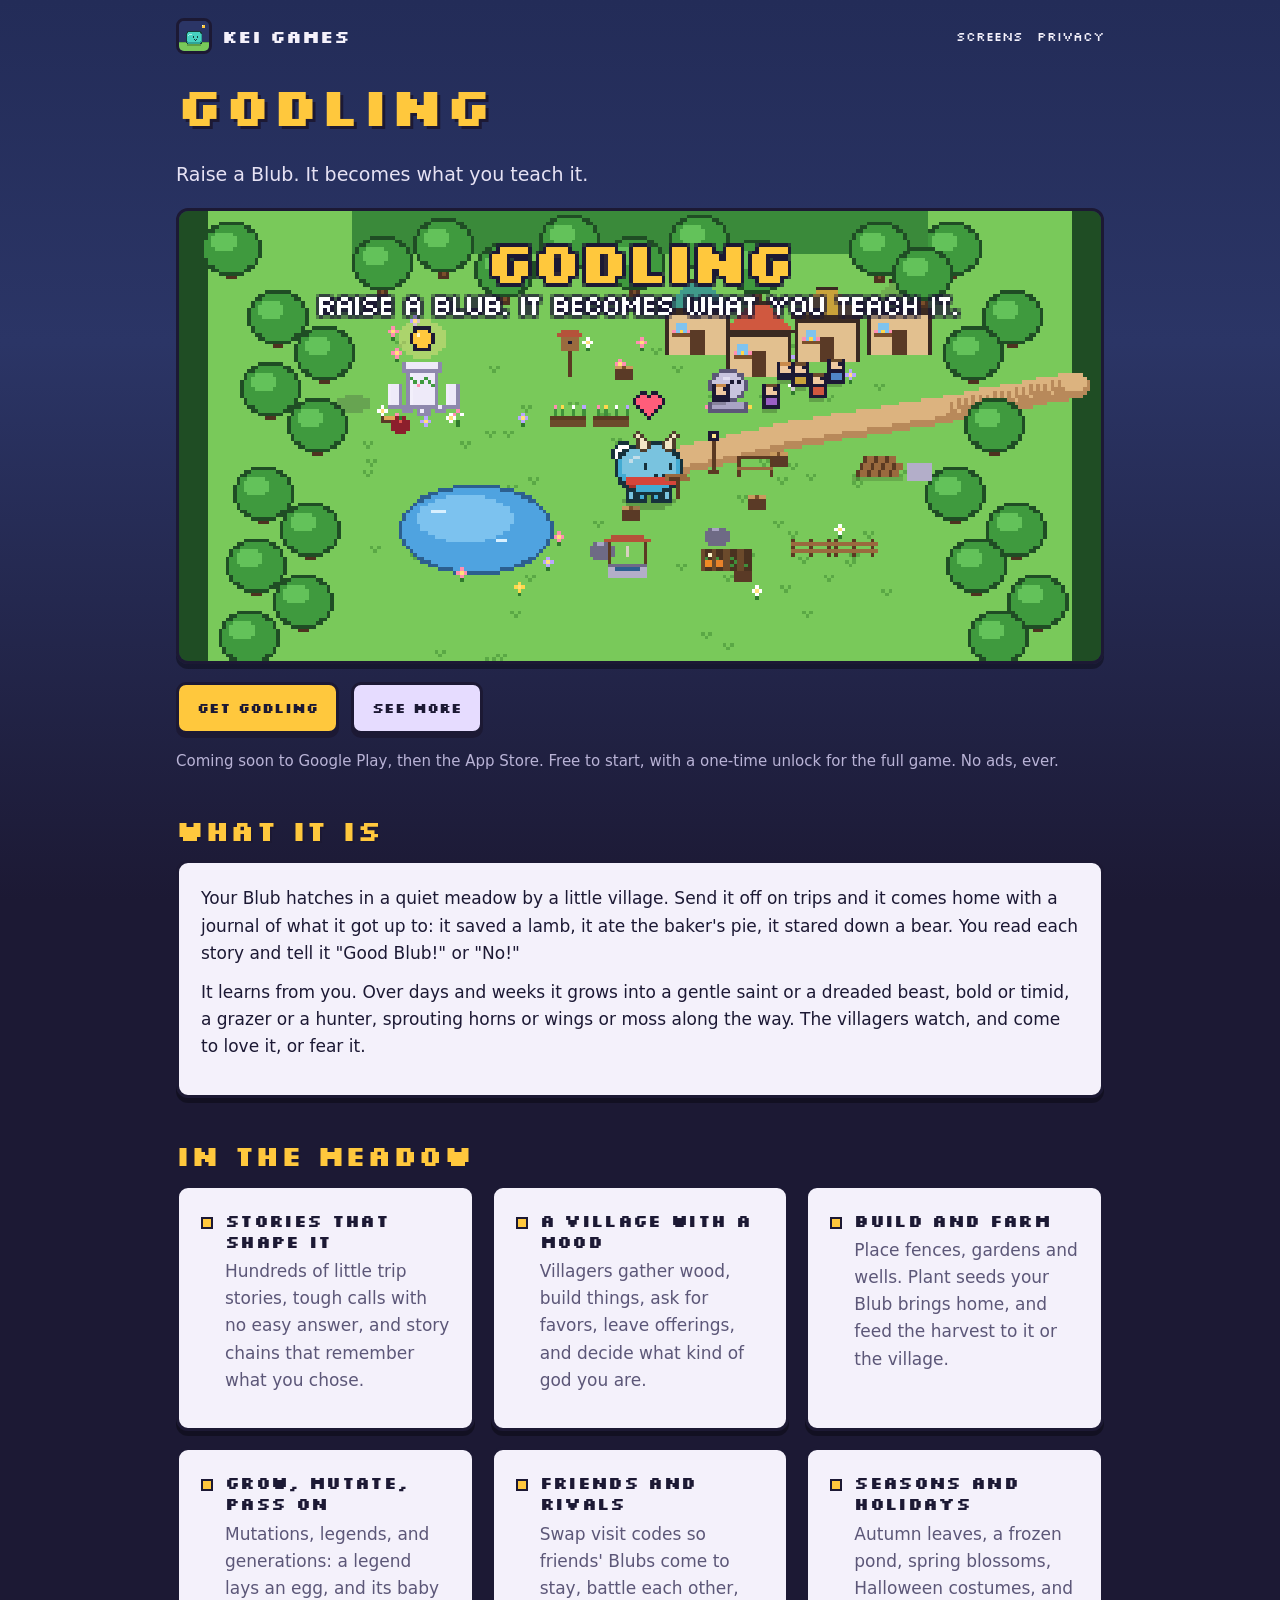
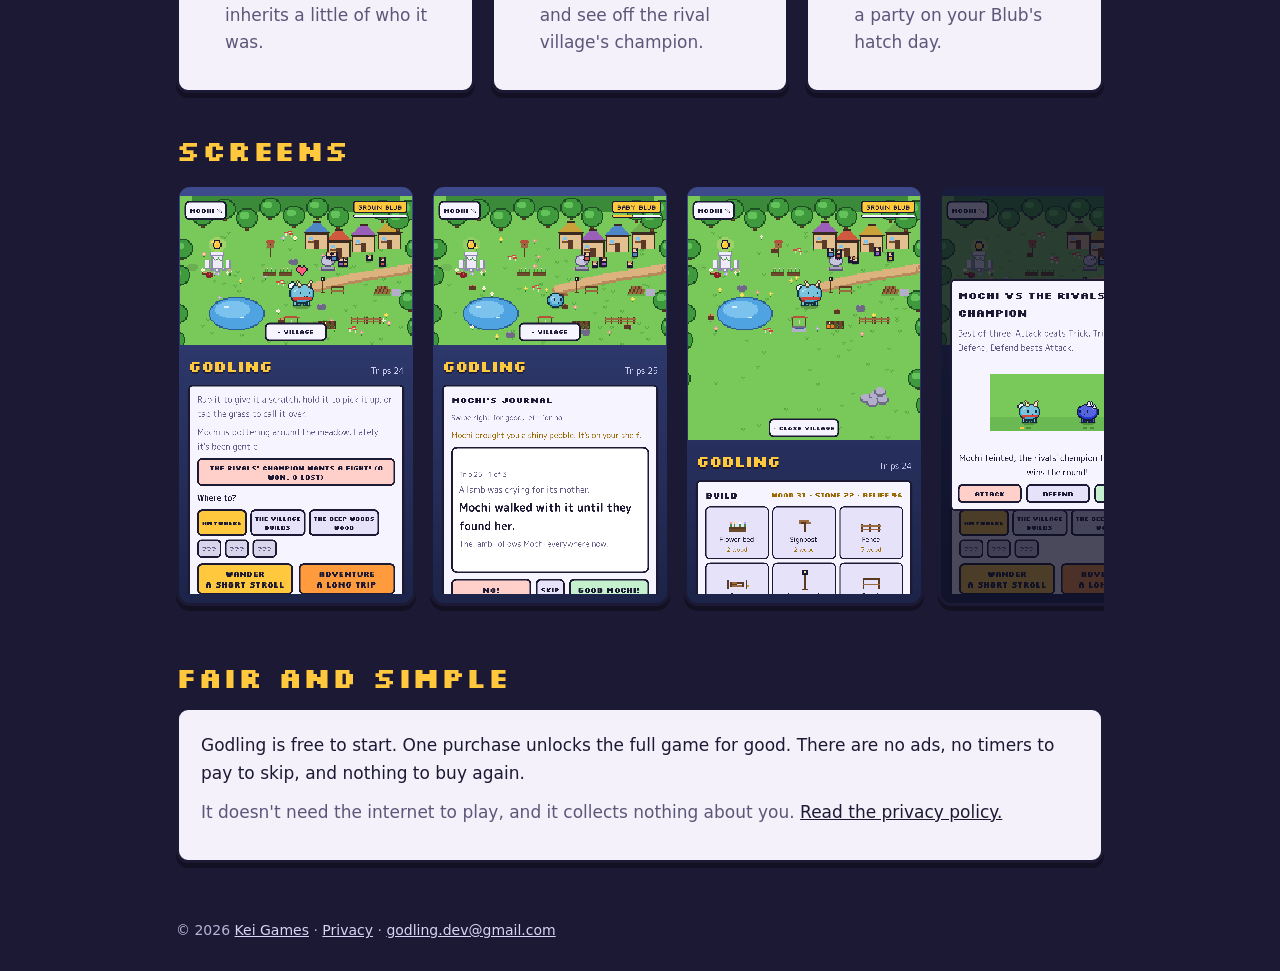
==== godling/index.html @ c00f0206 "Kei Games site: home, Godling page, privacy policy, store link Co-Authored-By: Claude Opus 5.5 <nore" ====
<!doctype html>
<html lang="en">
<head>
	<meta charset="utf-8">
	<meta name="viewport" content="width=device-width, initial-scale=1">
	<title>Godling</title>
	<meta name="description" content="Raise a Blub. It becomes what you teach it. A cozy pixel-art creature game with a village that loves you, or fears you. No ads.">
	<link rel="icon" href="../assets/img/favicon.png">
	<link rel="stylesheet" href="../assets/site.css">
	<meta property="og:title" content="Godling">
	<meta property="og:description" content="Raise a Blub. It becomes what you teach it.">
	<meta property="og:image" content="https://keigames.github.io/assets/img/godling/feature_graphic.png">
</head>
<body>
	<div class="wrap">
		<header class="top">
			<a class="brand" href="../"><img class="pixel" src="../assets/img/godling/app_icon.png" alt=""><span>KEI GAMES</span></a>
			<nav><a href="#screens">Screens</a><a href="privacy/">Privacy</a></nav>
		</header>

		<main>
			<section>
				<h1>Godling</h1>
				<p class="lead">Raise a Blub. It becomes what you teach it.</p>
				<img class="hero-img pixel" src="../assets/img/godling/feature_graphic.png" alt="Godling's meadow: a Blub with little horns, a pond, a shrine and a village of tiny houses." width="1024" height="500">
				<div class="buttons">
					<a class="btn" href="get/">Get Godling</a>
					<a class="btn quiet" href="#screens">See more</a>
				</div>
				<p class="muted" style="color:#b9b3d6;font-size:15px">Coming soon to Google Play, then the App Store. Free to start, with a one-time unlock for the full game. No ads, ever.</p>
			</section>

			<section>
				<h2>What it is</h2>
				<div class="card">
					<p>Your Blub hatches in a quiet meadow by a little village. Send it off on trips and it comes home with a journal of what it got up to: it saved a lamb, it ate the baker's pie, it stared down a bear. You read each story and tell it "Good Blub!" or "No!"</p>
					<p>It learns from you. Over days and weeks it grows into a gentle saint or a dreaded beast, bold or timid, a grazer or a hunter, sprouting horns or wings or moss along the way. The villagers watch, and come to love it, or fear it.</p>
				</div>
			</section>

			<section>
				<h2>In the meadow</h2>
				<div class="grid">
					<div class="card feature"><span class="dot"></span><div><h3>Stories that shape it</h3><p class="muted">Hundreds of little trip stories, tough calls with no easy answer, and story chains that remember what you chose.</p></div></div>
					<div class="card feature"><span class="dot"></span><div><h3>A village with a mood</h3><p class="muted">Villagers gather wood, build things, ask for favors, leave offerings, and decide what kind of god you are.</p></div></div>
					<div class="card feature"><span class="dot"></span><div><h3>Build and farm</h3><p class="muted">Place fences, gardens and wells. Plant seeds your Blub brings home, and feed the harvest to it or the village.</p></div></div>
					<div class="card feature"><span class="dot"></span><div><h3>Grow, mutate, pass on</h3><p class="muted">Mutations, legends, and generations: a legend lays an egg, and its baby inherits a little of who it was.</p></div></div>
					<div class="card feature"><span class="dot"></span><div><h3>Friends and rivals</h3><p class="muted">Swap visit codes so friends' Blubs come to stay, battle each other, and see off the rival village's champion.</p></div></div>
					<div class="card feature"><span class="dot"></span><div><h3>Seasons and holidays</h3><p class="muted">Autumn leaves, a frozen pond, spring blossoms, Halloween costumes, and a party on your Blub's hatch day.</p></div></div>
				</div>
			</section>

			<section id="screens">
				<h2>Screens</h2>
				<div class="shots">
					<img class="pixel" src="../assets/img/godling/1-meadow.png" alt="The meadow, with a grown Blub, the shrine, the pond and the village." width="1080" height="1920" loading="lazy">
					<img class="pixel" src="../assets/img/godling/2-story.png" alt="A trip story: the Blub walked a lost lamb back to its mother. Good Blub, or No?" width="1080" height="1920" loading="lazy">
					<img class="pixel" src="../assets/img/godling/3-village.png" alt="Building in the village: flower beds, signposts and fences." width="1080" height="1920" loading="lazy">
					<img class="pixel" src="../assets/img/godling/4-battle.png" alt="A battle with the rival village's champion: attack, defend or trick." width="1080" height="1920" loading="lazy">
					<img class="pixel" src="../assets/img/godling/5-halloween.png" alt="Halloween in the meadow: autumn trees, jack-o'-lanterns and villagers in costumes." width="1080" height="1920" loading="lazy">
					<img class="pixel" src="../assets/img/godling/6-farm.png" alt="The vegetable patch: pumpkins and carrots ready to pick." width="1080" height="1920" loading="lazy">
				</div>
			</section>

			<section>
				<h2>Fair and simple</h2>
				<div class="card">
					<p>Godling is free to start. One purchase unlocks the full game for good. There are no ads, no timers to pay to skip, and nothing to buy again.</p>
					<p class="muted">It doesn't need the internet to play, and it collects nothing about you. <a href="privacy/" style="color:var(--ink)">Read the privacy policy.</a></p>
				</div>
			</section>
		</main>

		<footer>
			&copy; 2026 <a href="../">Kei Games</a> &middot; <a href="privacy/">Privacy</a> &middot; <a href="mailto:godling.dev@gmail.com">godling.dev@gmail.com</a>
		</footer>
	</div>
</body>
</html>
---- assets/site.css ----
/* Kei Games: the same dusk palette and pixel headings as Godling. No fonts or scripts from anywhere else. */
@font-face {
	font-family: "Silkscreen";
	src: url("fonts/Silkscreen-Regular.ttf") format("truetype");
	font-weight: 400;
	font-display: swap;
}
@font-face {
	font-family: "Silkscreen";
	src: url("fonts/Silkscreen-Bold.ttf") format("truetype");
	font-weight: 700;
	font-display: swap;
}

:root {
	--night: #1c1934;
	--dusk: #2b3566;
	--dusk-2: #232c58;
	--card: #f4f1fb;
	--ink: #1c1934;
	--muted: #5c5778;
	--gold: #ffc83d;
	--gold-dark: #b8860b;
	--grass: #79c95a;
	--pink: #ff8fb1;
	--line: 3px;
}

* { box-sizing: border-box; }

html { background: var(--night); }

body {
	margin: 0;
	min-height: 100vh;  /* short pages still get the whole dusk sky */
	color: var(--card);
	background: linear-gradient(180deg, var(--dusk-2) 0%, var(--dusk) 38%, var(--night) 100%) fixed;
	font-family: ui-rounded, "SF Pro Rounded", "Nunito", system-ui, -apple-system, "Segoe UI", sans-serif;
	font-size: 17px;
	line-height: 1.6;
	-webkit-font-smoothing: antialiased;
}

img.pixel { image-rendering: pixelated; image-rendering: crisp-edges; }

.wrap { max-width: 960px; margin: 0 auto; padding: 0 16px; }

h1, h2, h3, .pixel-text {
	font-family: "Silkscreen", ui-monospace, monospace;
	font-weight: 700;
	letter-spacing: 0.02em;
	line-height: 1.25;
}
h1 { font-size: clamp(30px, 7vw, 54px); color: var(--gold); text-shadow: 3px 3px 0 var(--ink); margin: 0 0 8px; }
h2 { font-size: clamp(20px, 4.5vw, 28px); color: var(--gold); text-shadow: 2px 2px 0 var(--ink); margin: 40px 0 12px; }
h3 { font-size: 17px; margin: 0 0 6px; }

a { color: var(--gold); }
a:hover { color: #ffe58a; }

/* top bar */
.top { display: flex; align-items: center; justify-content: space-between; gap: 12px; padding: 18px 0; }
.brand { display: flex; align-items: center; gap: 10px; text-decoration: none; color: var(--card); }
.brand img { width: 36px; height: 36px; border: var(--line) solid var(--ink); border-radius: 8px; }
.brand span { font-family: "Silkscreen", monospace; font-weight: 700; font-size: 18px; color: var(--card); }
.top nav a { font-family: "Silkscreen", monospace; font-size: 13px; text-decoration: none; color: var(--card); margin-left: 14px; }
.top nav a:hover { color: var(--gold); }

/* cards, like the game's panels */
.card {
	background: var(--card);
	color: var(--ink);
	border: var(--line) solid var(--ink);
	border-radius: 12px;
	box-shadow: 0 5px 0 rgba(0, 0, 0, 0.35);
	padding: 22px;
}
.card h2, .card h3 { color: var(--ink); text-shadow: none; }
.card p { margin: 0 0 12px; }
.card .muted { color: var(--muted); }

.hero-img { display: block; width: 100%; height: auto; border: var(--line) solid var(--ink); border-radius: 12px; box-shadow: 0 5px 0 rgba(0, 0, 0, 0.35); }

.lead { font-size: 19px; color: #e6e2f4; max-width: 640px; }

/* buttons, like the game's */
.buttons { display: flex; flex-wrap: wrap; gap: 12px; margin: 18px 0 6px; }
.btn {
	display: inline-block;
	font-family: "Silkscreen", monospace;
	font-weight: 700;
	font-size: 14px;
	text-decoration: none;
	color: var(--ink);
	background: var(--gold);
	border: var(--line) solid var(--ink);
	border-radius: 10px;
	padding: 12px 18px;
	box-shadow: 0 4px 0 var(--ink);
}
.btn:hover { color: var(--ink); transform: translateY(1px); box-shadow: 0 3px 0 var(--ink); }
.btn.quiet { background: #e6dcff; }
.btn.off { background: #d9d5e6; color: var(--muted); pointer-events: none; box-shadow: 0 4px 0 rgba(28, 25, 52, 0.4); }

.grid { display: grid; grid-template-columns: repeat(auto-fit, minmax(240px, 1fr)); gap: 16px; }

.feature { display: flex; gap: 12px; align-items: flex-start; }
.feature .dot { flex: 0 0 12px; width: 12px; height: 12px; margin-top: 7px; background: var(--gold); border: 2px solid var(--ink); }

/* screenshots: a row you can swipe through */
.shots { display: flex; gap: 14px; overflow-x: auto; padding: 4px 2px 14px; scroll-snap-type: x mandatory; }
.shots img {
	flex: 0 0 auto;
	width: min(62vw, 240px);
	height: auto;
	border: var(--line) solid var(--ink);
	border-radius: 14px;
	scroll-snap-align: start;
	box-shadow: 0 5px 0 rgba(0, 0, 0, 0.35);
}

.badge { display: inline-block; font-family: "Silkscreen", monospace; font-size: 12px; background: var(--pink); color: var(--ink); border: 2px solid var(--ink); border-radius: 6px; padding: 2px 8px; }

footer { margin: 56px 0 30px; color: #b9b3d6; font-size: 14px; }
footer a { color: #d9d3f5; }

/* the privacy policy and other long reading */
.doc { max-width: 720px; }
.doc h2 { margin-top: 28px; }
.doc li { margin-bottom: 6px; }

@media (max-width: 520px) {
	.top nav a { margin-left: 10px; font-size: 12px; }
	.card { padding: 16px; }
	body { font-size: 16px; }
}
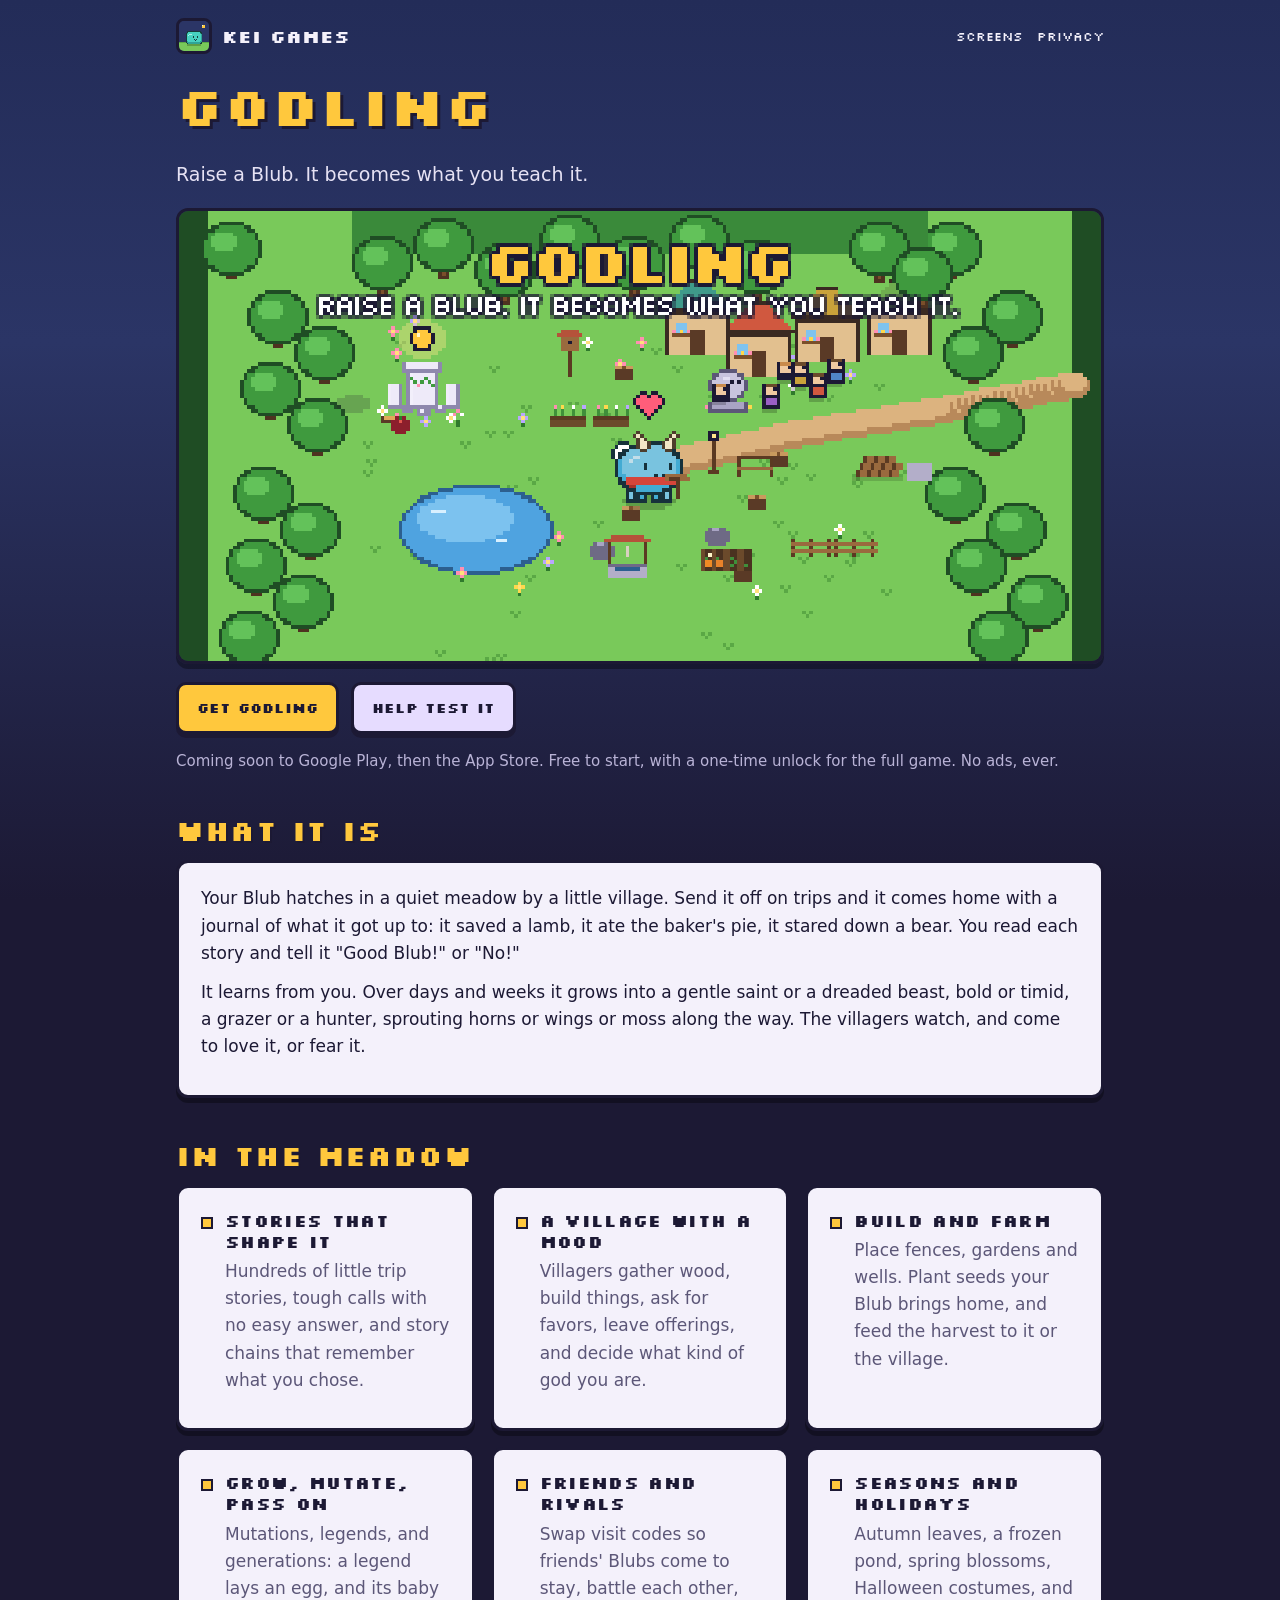
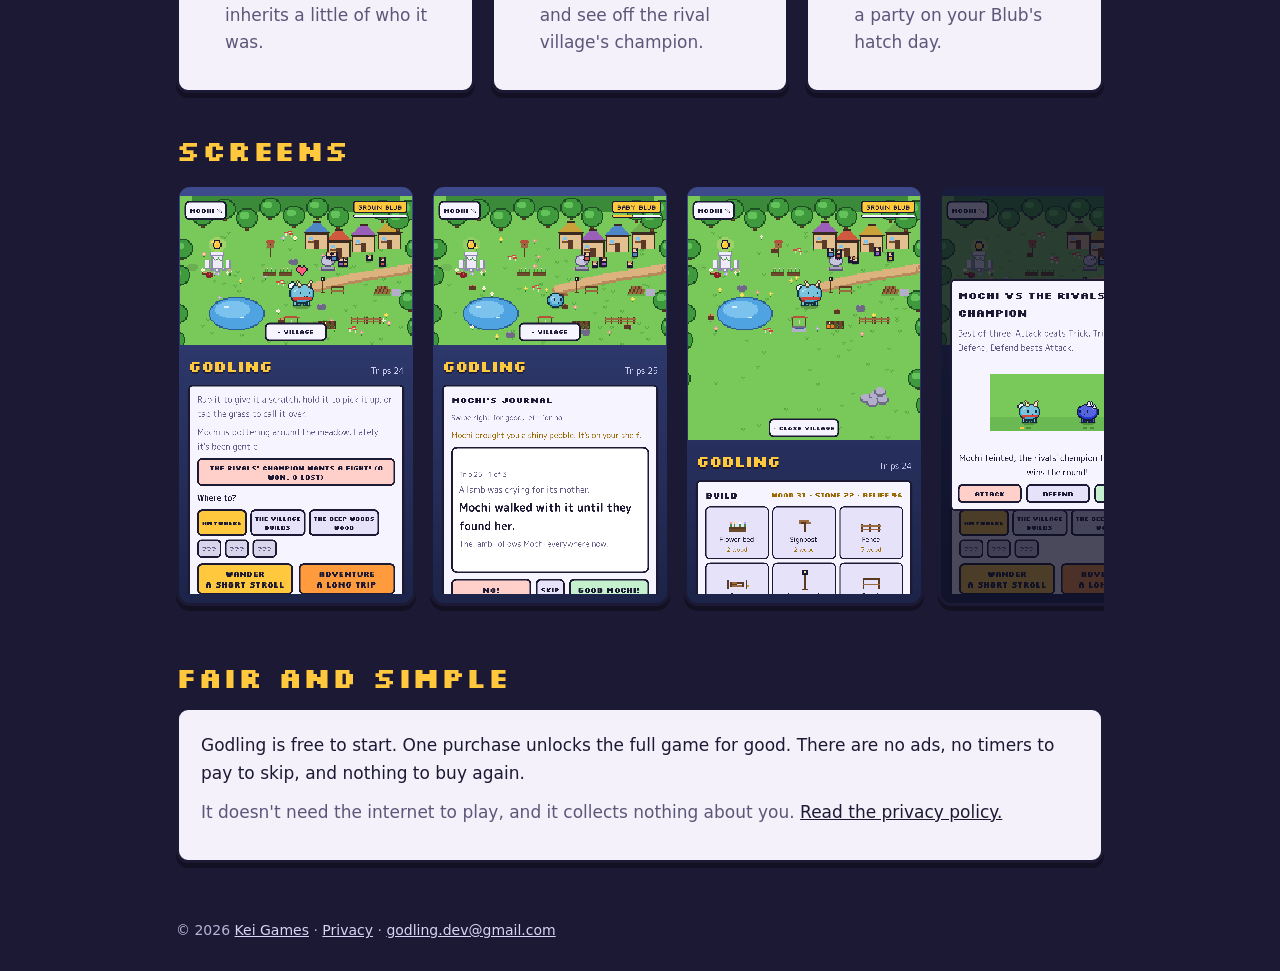
==== commit 60183e1b: "Godling tester page (/godling/test/) and a Help test it button Co-Authored-By: Claude Opus 5.5 <nore" ====
--- a/godling/index.html
+++ b/godling/index.html
@@ -25,7 +25,7 @@
 				<img class="hero-img pixel" src="../assets/img/godling/feature_graphic.png" alt="Godling's meadow: a Blub with little horns, a pond, a shrine and a village of tiny houses." width="1024" height="500">
 				<div class="buttons">
 					<a class="btn" href="get/">Get Godling</a>
-					<a class="btn quiet" href="#screens">See more</a>
+					<a class="btn quiet" href="test/">Help test it</a>
 				</div>
 				<p class="muted" style="color:#b9b3d6;font-size:15px">Coming soon to Google Play, then the App Store. Free to start, with a one-time unlock for the full game. No ads, ever.</p>
 			</section>
